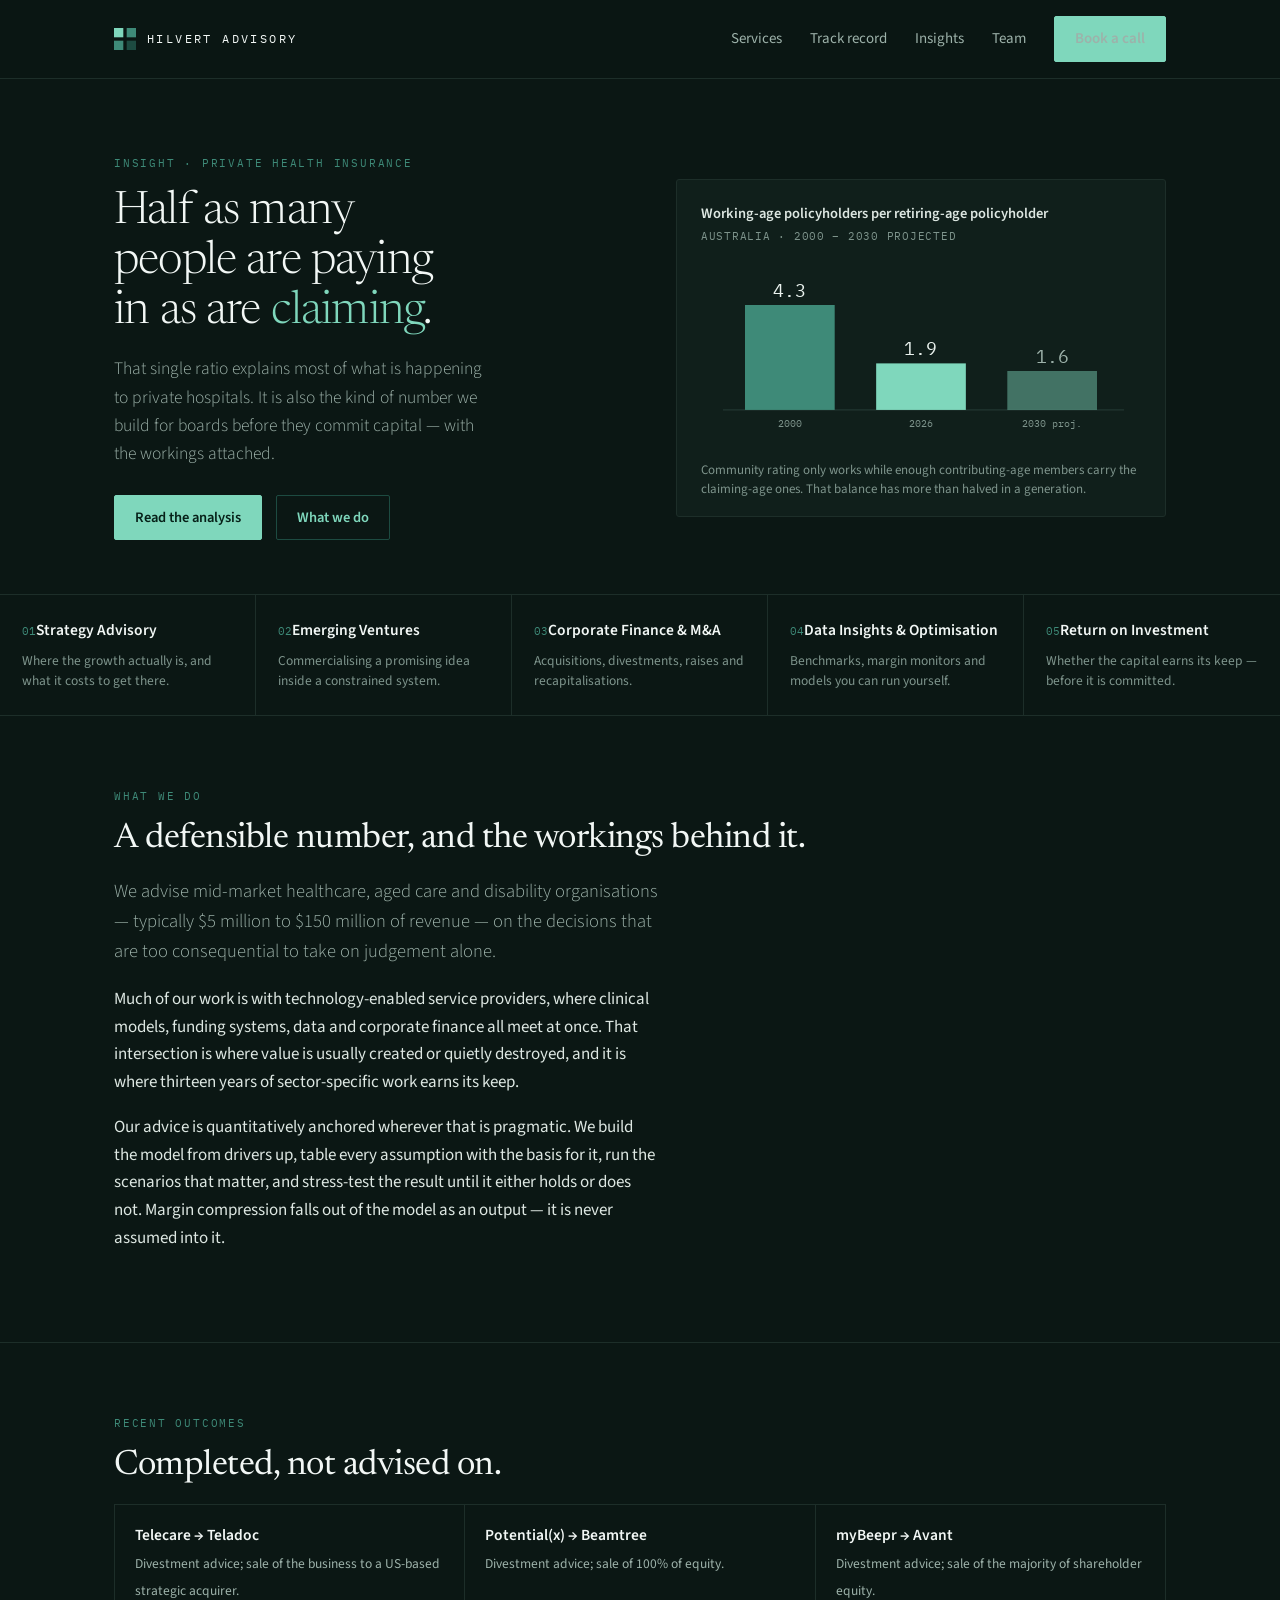
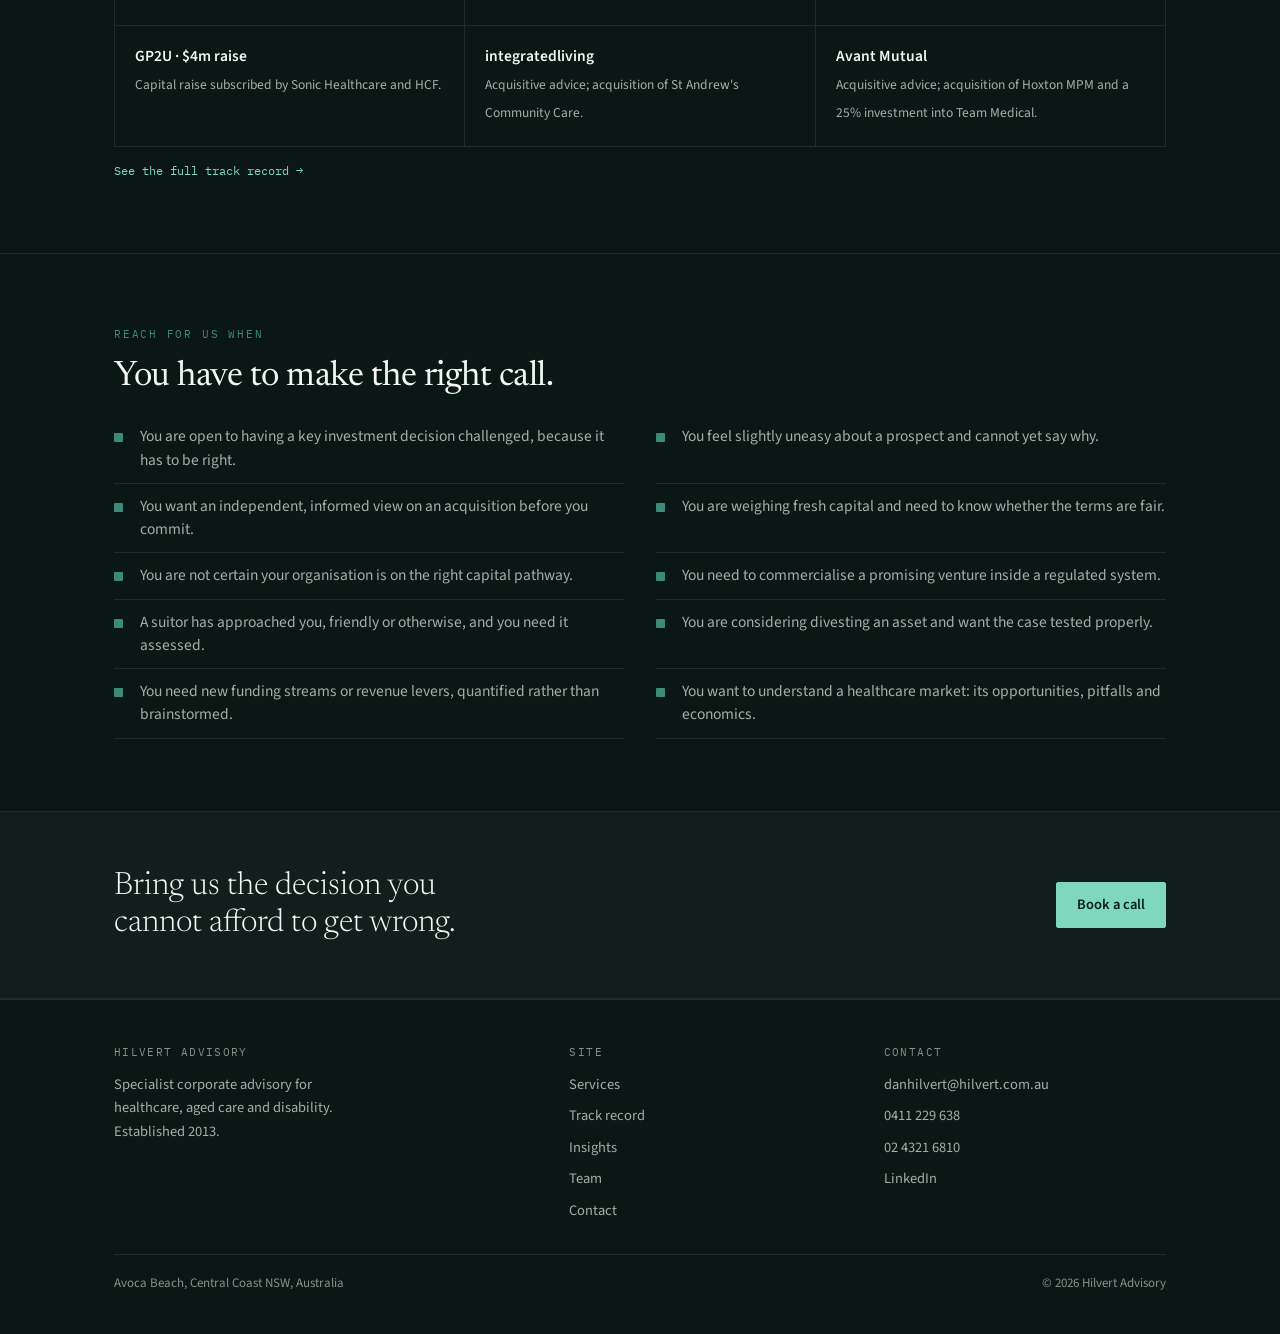
==== index.html @ cb490463 "Rebuild hilvert.com.au as a static site Replaces the 2017-era Umbraco site. Seven pages, no build st" ====
<!DOCTYPE html>
<html lang="en-AU">
<head>
<meta charset="utf-8">
<meta name="viewport" content="width=device-width, initial-scale=1">
<title>Hilvert Advisory — corporate advisory for healthcare, aged care and disability</title>
<meta name="description" content="Specialist corporate advisory for Australian healthcare, aged care and disability organisations. Acquisitions, divestments, capital raises and the financial models a board can defend.">
<link rel="canonical" href="https://www.hilvert.com.au/">
<meta property="og:type" content="website">
<meta property="og:site_name" content="Hilvert Advisory">
<meta property="og:url" content="https://www.hilvert.com.au/">
<meta property="og:title" content="Hilvert Advisory — corporate advisory for healthcare">
<meta property="og:description" content="We build the model your board can defend. Acquisitions, divestments and capital for healthcare, aged care and disability organisations.">
<meta property="og:image" content="https://www.hilvert.com.au/assets/og.png">
<meta property="og:image:width" content="1200">
<meta property="og:image:height" content="630">
<meta name="twitter:card" content="summary_large_image">
<link rel="icon" href="/assets/favicon.svg" type="image/svg+xml">
<link rel="preconnect" href="https://fonts.gstatic.com" crossorigin>
<link rel="stylesheet" href="https://fonts.googleapis.com/css2?family=Newsreader:opsz,wght@6..72,300;6..72,400;6..72,500&family=Source+Sans+3:wght@300;400;600;700&family=IBM+Plex+Mono:wght@400;500&display=swap">
<link rel="stylesheet" href="/assets/site.css">
<script type="application/ld+json">
{"@context":"https://schema.org","@type":"ProfessionalService","@id":"https://www.hilvert.com.au/#firm",
"name":"Hilvert Advisory","description":"Specialist corporate advisory for healthcare, aged care and disability organisations in Australia.",
"url":"https://www.hilvert.com.au/","foundingDate":"2013","telephone":"+61411229638","email":"danhilvert@hilvert.com.au",
"address":{"@type":"PostalAddress","addressLocality":"Avoca Beach","addressRegion":"NSW","addressCountry":"AU"},
"areaServed":{"@type":"Country","name":"Australia"},
"founder":{"@type":"Person","name":"Dan Hilvert","jobTitle":"Principal","sameAs":"https://www.linkedin.com/in/danhilvert/"},
"knowsAbout":["Healthcare mergers and acquisitions","Aged care","Disability services","Private health insurance","Telehealth","Financial modelling","Capital raising"]}
</script>
<!-- Analytics: replace G-XXXXXXX with the GA4 measurement ID, then uncomment.
<script async src="https://www.googletagmanager.com/gtag/js?id=G-XXXXXXX"></script>
<script>window.dataLayer=window.dataLayer||[];function gtag(){dataLayer.push(arguments)}gtag('js',new Date());gtag('config','G-XXXXXXX');</script>
-->
</head>
<body>
<a class="skip" href="#main">Skip to content</a>

<header class="site-head">
  <div class="wrap">
    <a class="brand" href="/">
      <svg width="22" height="22" viewBox="0 0 26 26" aria-hidden="true" focusable="false">
        <rect x="0" y="0" width="11" height="11" fill="#7FD7BC"></rect><rect x="15" y="0" width="11" height="11" fill="#3E8A78"></rect>
        <rect x="0" y="15" width="11" height="11" fill="#3E8A78"></rect><rect x="15" y="15" width="11" height="11" fill="#1D4B41"></rect>
      </svg>
      Hilvert Advisory
    </a>
    <button class="navtoggle" aria-expanded="false" aria-controls="nav">Menu</button>
    <nav class="nav" id="nav" aria-label="Main">
      <a href="/services.html">Services</a>
      <a href="/track-record.html">Track record</a>
      <a href="/insights/">Insights</a>
      <a href="/team.html">Team</a>
      <a class="btn" href="/contact.html">Book a call</a>
    </nav>
  </div>
</header>

<main id="main">

<section class="hero">
  <div class="wrap grid">
    <div>
      <p class="tag">Insight · Private health insurance</p>
      <h1>Half as many people are paying in as are <em>claiming</em>.</h1>
      <p class="lede">That single ratio explains most of what is happening to private hospitals. It is also the kind of number we build for boards before they commit capital — with the workings attached.</p>
      <div class="cta-row">
        <a class="btn" href="/insights/private-health-insurance-age-ratio/">Read the analysis</a>
        <a class="btn btn--ghost" href="/services.html">What we do</a>
      </div>
    </div>

    <figure class="card">
      <h3>Working-age policyholders per retiring-age policyholder</h3>
      <p class="sub">Australia · 2000 – 2030 projected</p>
      <svg viewBox="0 0 520 210" width="100%" role="img" aria-labelledby="chart-title chart-desc">
        <title id="chart-title">Falling ratio of working-age to retiring-age private health insurance policyholders</title>
        <desc id="chart-desc">The ratio falls from 4.3 in 2000, to 1.9 in 2026, to a projected 1.6 in 2030.</desc>
        <line x1="26" y1="176" x2="500" y2="176" stroke="#2A423B" stroke-width="1"></line>
        <rect x="52"  y="52"  width="106" height="124" fill="#3E8A78"></rect>
        <rect x="207" y="121" width="106" height="55"  fill="#7FD7BC"></rect>
        <rect x="362" y="130" width="106" height="46"  fill="#7FD7BC" opacity="0.45"></rect>
        <text x="105" y="42"  fill="#EAF2EE" font-family="IBM Plex Mono, monospace" font-size="21" text-anchor="middle">4.3</text>
        <text x="260" y="111" fill="#EAF2EE" font-family="IBM Plex Mono, monospace" font-size="21" text-anchor="middle">1.9</text>
        <text x="415" y="120" fill="#9DB2AA" font-family="IBM Plex Mono, monospace" font-size="21" text-anchor="middle">1.6</text>
        <text x="105" y="196" fill="#7E948C" font-family="IBM Plex Mono, monospace" font-size="12" text-anchor="middle">2000</text>
        <text x="260" y="196" fill="#7E948C" font-family="IBM Plex Mono, monospace" font-size="12" text-anchor="middle">2026</text>
        <text x="415" y="196" fill="#7E948C" font-family="IBM Plex Mono, monospace" font-size="12" text-anchor="middle">2030 proj.</text>
      </svg>
      <figcaption>Community rating only works while enough contributing-age members carry the claiming-age ones. That balance has more than halved in a generation.</figcaption>
    </figure>
  </div>
</section>

<nav class="strip" aria-label="Services">
  <a href="/services.html#strategy"><span class="n">01</span><span class="t">Strategy Advisory</span><p>Where the growth actually is, and what it costs to get there.</p></a>
  <a href="/services.html#ventures"><span class="n">02</span><span class="t">Emerging Ventures</span><p>Commercialising a promising idea inside a constrained system.</p></a>
  <a href="/services.html#corporate-finance"><span class="n">03</span><span class="t">Corporate Finance &amp; M&amp;A</span><p>Acquisitions, divestments, raises and recapitalisations.</p></a>
  <a href="/services.html#data"><span class="n">04</span><span class="t">Data Insights &amp; Optimisation</span><p>Benchmarks, margin monitors and models you can run yourself.</p></a>
  <a href="/services.html#roi"><span class="n">05</span><span class="t">Return on Investment</span><p>Whether the capital earns its keep — before it is committed.</p></a>
</nav>

<section class="section">
  <div class="wrap">
    <p class="tag">What we do</p>
    <h2>A defensible number, and the workings behind it.</h2>
    <div class="prose">
      <p class="lead">We advise mid-market healthcare, aged care and disability organisations — typically $5&nbsp;million to $150&nbsp;million of revenue — on the decisions that are too consequential to take on judgement alone.</p>
      <p>Much of our work is with technology-enabled service providers, where clinical models, funding systems, data and corporate finance all meet at once. That intersection is where value is usually created or quietly destroyed, and it is where thirteen years of sector-specific work earns its keep.</p>
      <p>Our advice is quantitatively anchored wherever that is pragmatic. We build the model from drivers up, table every assumption with the basis for it, run the scenarios that matter, and stress-test the result until it either holds or does not. Margin compression falls out of the model as an output — it is never assumed into it.</p>
    </div>
  </div>
</section>

<section class="section section--rule">
  <div class="wrap">
    <p class="tag">Recent outcomes</p>
    <h2>Completed, not advised on.</h2>
    <div class="deals">
      <div><b>Telecare → Teladoc</b><span>Divestment advice; sale of the business to a US-based strategic acquirer.</span></div>
      <div><b>Potential(x) → Beamtree</b><span>Divestment advice; sale of 100% of equity.</span></div>
      <div><b>myBeepr → Avant</b><span>Divestment advice; sale of the majority of shareholder equity.</span></div>
      <div><b>GP2U · $4m raise</b><span>Capital raise subscribed by Sonic Healthcare and HCF.</span></div>
      <div><b>integratedliving</b><span>Acquisitive advice; acquisition of St Andrew's Community Care.</span></div>
      <div><b>Avant Mutual</b><span>Acquisitive advice; acquisition of Hoxton MPM and a 25% investment into Team&nbsp;Medical.</span></div>
    </div>
    <p class="count"><a href="/track-record.html">See the full track record →</a></p>
  </div>
</section>

<section class="section section--rule">
  <div class="wrap">
    <p class="tag">Reach for us when</p>
    <h2>You have to make the right call.</h2>
    <ul class="checks">
      <li>You are open to having a key investment decision challenged, because it has to be right.</li>
      <li>You feel slightly uneasy about a prospect and cannot yet say why.</li>
      <li>You want an independent, informed view on an acquisition before you commit.</li>
      <li>You are weighing fresh capital and need to know whether the terms are fair.</li>
      <li>You are not certain your organisation is on the right capital pathway.</li>
      <li>You need to commercialise a promising venture inside a regulated system.</li>
      <li>A suitor has approached you, friendly or otherwise, and you need it assessed.</li>
      <li>You are considering divesting an asset and want the case tested properly.</li>
      <li>You need new funding streams or revenue levers, quantified rather than brainstormed.</li>
      <li>You want to understand a healthcare market: its opportunities, pitfalls and economics.</li>
    </ul>
  </div>
</section>

<section class="band">
  <div class="wrap">
    <h2>Bring us the decision you cannot afford to get wrong.</h2>
    <a class="btn" href="/contact.html">Book a call</a>
  </div>
</section>

</main>

<footer class="site-foot">
  <div class="wrap">
    <div class="cols">
      <div>
        <h4>Hilvert Advisory</h4>
        <p style="color:var(--text-2);max-width:34ch;margin:0">Specialist corporate advisory for healthcare, aged care and disability. Established 2013.</p>
      </div>
      <div>
        <h4>Site</h4>
        <ul>
          <li><a href="/services.html">Services</a></li>
          <li><a href="/track-record.html">Track record</a></li>
          <li><a href="/insights/">Insights</a></li>
          <li><a href="/team.html">Team</a></li>
          <li><a href="/contact.html">Contact</a></li>
        </ul>
      </div>
      <div>
        <h4>Contact</h4>
        <ul>
          <li><a href="mailto:danhilvert@hilvert.com.au">danhilvert@hilvert.com.au</a></li>
          <li><a href="tel:+61411229638">0411 229 638</a></li>
          <li><a href="tel:+61243216810">02 4321 6810</a></li>
          <li><a href="https://www.linkedin.com/in/danhilvert/" rel="noopener">LinkedIn</a></li>
        </ul>
      </div>
    </div>
    <div class="fine">
      <span>Avoca Beach, Central Coast NSW, Australia</span>
      <span>© 2026 Hilvert Advisory</span>
    </div>
  </div>
</footer>

<script src="/assets/site.js" defer></script>
</body>
</html>
---- assets/site.css ----
/* Hilvert Advisory — Direction A, "The Analyst's Ledger"
   Single committed visual world: dark, quantitative, editorial. */

:root{
  --bg:#0B1714;
  --bg-2:#101F1B;
  --bg-3:#162923;
  --line:#1D2E29;
  --line-2:#2A423B;
  --text:#DDE7E2;
  --text-2:#9DB2AA;
  --text-3:#7E948C;
  --head:#F2F7F5;
  --accent:#7FD7BC;
  --accent-2:#3E8A78;
  --accent-deep:#1D4B41;
  --warn:#E0B25C;
  --serif:Newsreader,Georgia,"Times New Roman",serif;
  --sans:"Source Sans 3","Source Sans Pro",-apple-system,BlinkMacSystemFont,"Segoe UI",Helvetica,Arial,sans-serif;
  --mono:"IBM Plex Mono",ui-monospace,SFMono-Regular,Menlo,Consolas,monospace;
  --pad:clamp(20px,5vw,64px);
  --maxw:1180px;
  color-scheme:dark;
}

*,*::before,*::after{box-sizing:border-box}
html{-webkit-text-size-adjust:100%}
body{
  margin:0;background:var(--bg);color:var(--text);
  font-family:var(--sans);font-size:17px;line-height:1.62;
  -webkit-font-smoothing:antialiased;text-rendering:optimizeLegibility;
}
img{max-width:100%;height:auto;display:block}
a{color:var(--accent);text-decoration:none}
a:hover{text-decoration:underline;text-underline-offset:3px}
a:focus-visible,button:focus-visible,input:focus-visible,textarea:focus-visible,select:focus-visible{
  outline:2px solid var(--accent);outline-offset:3px;border-radius:2px}
h1,h2,h3,h4{color:var(--head);text-wrap:balance}
p{margin:0 0 1.05em}
hr{border:0;border-top:1px solid var(--line);margin:0}

.wrap{max-width:var(--maxw);margin:0 auto;padding-left:var(--pad);padding-right:var(--pad)}
.prose{max-width:68ch}
.mono{font-family:var(--mono)}
.tag{font-family:var(--mono);font-size:10.5px;letter-spacing:.17em;text-transform:uppercase;color:var(--accent-2)}
.tag--light{color:var(--text-3)}
.skip{position:absolute;left:-9999px;top:0;background:var(--accent);color:#062018;padding:10px 16px;z-index:99}
.skip:focus{left:8px;top:8px}

/* ---------- header ---------- */
.site-head{position:sticky;top:0;z-index:50;background:rgba(11,23,20,.92);
  backdrop-filter:saturate(140%) blur(8px);border-bottom:1px solid var(--line)}
.site-head .wrap{display:flex;align-items:center;justify-content:space-between;gap:20px;
  padding-top:16px;padding-bottom:16px}
.brand{display:flex;align-items:center;gap:11px;font-family:var(--mono);font-size:12px;
  letter-spacing:.2em;text-transform:uppercase;color:var(--head)}
.brand:hover{text-decoration:none;color:var(--accent)}
.brand svg{flex:none}
.nav{display:flex;align-items:center;gap:28px}
.nav a{color:var(--text-2);font-size:15px}
.nav a:hover,.nav a[aria-current="page"]{color:var(--head);text-decoration:none}
.nav a[aria-current="page"]{box-shadow:0 2px 0 var(--accent-2)}
.btn{display:inline-block;background:var(--accent);color:#062018;font-weight:600;font-size:14.5px;
  padding:10px 20px;border-radius:2px;border:1px solid var(--accent)}
.btn:hover{background:#96e2ca;text-decoration:none}
.btn--ghost{background:transparent;color:var(--accent);border-color:var(--accent-deep)}
.btn--ghost:hover{background:rgba(127,215,188,.08);color:var(--accent)}
.navtoggle{display:none;background:none;border:1px solid var(--line-2);color:var(--text);
  font-family:var(--mono);font-size:11px;letter-spacing:.1em;text-transform:uppercase;padding:8px 12px;
  border-radius:2px;cursor:pointer}

@media (max-width:900px){
  .navtoggle{display:block}
  .nav{position:absolute;left:0;right:0;top:100%;flex-direction:column;align-items:stretch;gap:0;
    background:var(--bg-2);border-bottom:1px solid var(--line);padding:6px 0}
  .nav[hidden]{display:none}
  .nav a{padding:13px var(--pad);border-top:1px solid var(--line)}
  .nav .btn{margin:12px var(--pad);text-align:center}
}

/* ---------- hero ---------- */
.hero{padding:clamp(44px,7vw,76px) 0 clamp(36px,5vw,54px)}
.hero .grid{display:grid;grid-template-columns:1.02fr .98fr;gap:clamp(28px,5vw,52px);align-items:center}
.hero h1{font-family:var(--serif);font-weight:300;font-size:clamp(33px,5.2vw,46px);line-height:1.08;
  letter-spacing:-.018em;margin:16px 0 18px;max-width:16ch}
.hero h1 em{font-style:normal;color:var(--accent)}
.hero .lede{font-size:17.5px;line-height:1.62;color:var(--text-2);max-width:46ch;margin:0 0 26px;font-weight:300}
.hero .cta-row{display:flex;flex-wrap:wrap;gap:14px;align-items:center}
@media (max-width:860px){.hero .grid{grid-template-columns:1fr}}

/* ---------- chart card ---------- */
.card{background:var(--bg-2);border:1px solid var(--line);border-radius:3px;padding:22px 24px 16px}
.card h3{font-size:14.5px;font-weight:600;margin:0 0 3px;color:var(--text)}
.card .sub{font-family:var(--mono);font-size:10.5px;color:var(--text-3);letter-spacing:.07em;
  text-transform:uppercase;margin:0 0 16px}
.card figcaption{font-size:13px;color:var(--text-3);margin-top:12px;line-height:1.5}
figure{margin:0}

/* ---------- service strip ---------- */
.strip{display:grid;grid-template-columns:repeat(5,1fr);border-top:1px solid var(--line);
  border-bottom:1px solid var(--line)}
.strip > *{padding:22px 22px 24px;border-right:1px solid var(--line);color:inherit}
.strip > *:last-child{border-right:0}
.strip a:hover{background:var(--bg-2);text-decoration:none}
.strip .n{font-family:var(--mono);font-size:11px;color:var(--accent-2);margin-bottom:8px}
.strip .t{font-size:15.5px;color:var(--head);line-height:1.32;font-weight:600}
.strip p{margin:6px 0 0;font-size:13.5px;color:var(--text-3);line-height:1.5}
@media (max-width:980px){.strip{grid-template-columns:repeat(2,1fr)}
  .strip > *{border-bottom:1px solid var(--line)}
  .strip > *:nth-child(2n){border-right:0}}
@media (max-width:560px){.strip{grid-template-columns:1fr}.strip > *{border-right:0}}

/* ---------- generic section ---------- */
.section{padding:clamp(44px,6vw,72px) 0}
.section--rule{border-top:1px solid var(--line)}
.section > .wrap > .tag{display:block;margin-bottom:14px}
.section h2{font-family:var(--serif);font-weight:400;font-size:clamp(26px,3.6vw,35px);line-height:1.14;
  letter-spacing:-.014em;margin:0 0 18px}
.section h3{font-family:var(--sans);font-weight:600;font-size:17px;margin:32px 0 8px}
.lead{font-size:18.5px;color:var(--text-2);font-weight:300;max-width:62ch}

/* ---------- deal grid ---------- */
.deals{display:grid;grid-template-columns:repeat(3,1fr);gap:1px;background:var(--line);
  border:1px solid var(--line)}
.deals > div{background:var(--bg);padding:18px 20px 20px}
.deals b{display:block;font-size:15.5px;color:var(--head);font-weight:600;margin-bottom:2px}
.deals span{font-size:13.5px;color:var(--text-2);line-height:1.5}
@media (max-width:820px){.deals{grid-template-columns:1fr}}

/* ---------- stat row ---------- */
.stats{display:grid;grid-template-columns:repeat(auto-fit,minmax(150px,1fr));gap:1px;
  background:var(--line);border:1px solid var(--line)}
.stats > div{background:var(--bg);padding:20px 22px 22px}
.stats b{display:block;font-family:var(--mono);font-size:28px;font-weight:500;letter-spacing:-.02em;
  color:var(--head);font-variant-numeric:tabular-nums;line-height:1}
.stats span{display:block;font-size:13.5px;color:var(--text-2);margin-top:7px;line-height:1.4}

/* ---------- track record table ---------- */
.filters{display:flex;flex-wrap:wrap;gap:8px;margin:0 0 20px}
.filters button{font-family:var(--mono);font-size:10.5px;letter-spacing:.08em;text-transform:uppercase;
  background:transparent;border:1px solid var(--line-2);color:var(--text-2);padding:6px 11px;
  border-radius:2px;cursor:pointer}
.filters button:hover{border-color:var(--accent-deep);color:var(--text)}
.filters button[aria-pressed="true"]{background:var(--accent);border-color:var(--accent);color:#062018;font-weight:500}
.scroller{overflow-x:auto;border:1px solid var(--line)}
table.record{border-collapse:collapse;width:100%;min-width:680px;font-size:15px}
table.record th{font-family:var(--mono);font-size:10px;letter-spacing:.11em;text-transform:uppercase;
  color:var(--text-3);font-weight:400;text-align:left;padding:11px 18px;background:var(--bg-2);
  border-bottom:1px solid var(--line-2)}
table.record td{padding:12px 18px;border-bottom:1px solid var(--line);vertical-align:top}
table.record tr:last-child td{border-bottom:0}
table.record td:first-child{color:var(--head);font-weight:600;white-space:nowrap}
table.record .sec{font-family:var(--mono);font-size:11px;color:var(--text-3);text-transform:uppercase;
  letter-spacing:.05em;white-space:nowrap}
table.record .out{color:var(--accent)}
.count{font-family:var(--mono);font-size:12px;color:var(--text-3);margin:14px 0 0}

/* ---------- insight cards ---------- */
.posts{display:grid;grid-template-columns:repeat(auto-fit,minmax(280px,1fr));gap:1px;
  background:var(--line);border:1px solid var(--line)}
.posts article{background:var(--bg);padding:24px 24px 26px;display:flex;flex-direction:column;gap:9px}
.posts .meta{font-family:var(--mono);font-size:10.5px;letter-spacing:.1em;text-transform:uppercase;color:var(--text-3)}
.posts h3{font-family:var(--serif);font-weight:400;font-size:22px;line-height:1.2;margin:0;letter-spacing:-.01em}
.posts h3 a{color:var(--head)}
.posts h3 a:hover{color:var(--accent);text-decoration:none}
.posts p{margin:0;font-size:15px;color:var(--text-2);line-height:1.55}
.posts .more{margin-top:auto;padding-top:6px;font-family:var(--mono);font-size:11.5px;letter-spacing:.06em}

/* ---------- article ---------- */
.article{padding:clamp(40px,6vw,64px) 0 20px}
.article h1{font-family:var(--serif);font-weight:300;font-size:clamp(31px,4.8vw,44px);line-height:1.1;
  letter-spacing:-.018em;margin:14px 0 18px;max-width:20ch}
.article .byline{font-family:var(--mono);font-size:12px;color:var(--text-3);display:flex;flex-wrap:wrap;gap:6px 20px}
.article .body{max-width:68ch;font-size:18px}
.article .body h2{font-family:var(--serif);font-weight:400;font-size:27px;margin:38px 0 12px;letter-spacing:-.01em}
.article .body ul{padding-left:1.15em;color:var(--text-2)}
.article .body li{margin-bottom:.5em}
.article .body strong{color:var(--head)}
.pullquote{border-left:2px solid var(--accent-deep);padding:4px 0 4px 22px;margin:30px 0;
  font-family:var(--serif);font-size:23px;line-height:1.35;color:var(--head);font-weight:300}

/* ---------- people ---------- */
.people{display:grid;grid-template-columns:repeat(auto-fit,minmax(250px,1fr));gap:28px 32px}
.person{border-top:2px solid var(--accent-deep);padding-top:14px}
.person b{display:block;font-size:17px;color:var(--head);font-weight:600}
.person .role{font-family:var(--mono);font-size:11px;letter-spacing:.08em;text-transform:uppercase;
  color:var(--text-3);margin:3px 0 9px}
.person p{margin:0;font-size:15px;color:var(--text-2);line-height:1.55}

/* ---------- checklist ---------- */
.checks{list-style:none;padding:0;margin:0;display:grid;grid-template-columns:repeat(2,1fr);gap:0 32px}
.checks li{position:relative;padding:11px 0 11px 26px;border-bottom:1px solid var(--line);
  color:var(--text-2);font-size:15.5px;line-height:1.5}
.checks li::before{content:"";position:absolute;left:0;top:19px;width:9px;height:9px;
  background:var(--accent-2);border-radius:1px}
@media (max-width:760px){.checks{grid-template-columns:1fr}}

/* ---------- contact ---------- */
.contact-grid{display:grid;grid-template-columns:1fr 1fr;gap:clamp(28px,5vw,56px);align-items:start}
@media (max-width:820px){.contact-grid{grid-template-columns:1fr}}
form.enquiry{display:flex;flex-direction:column;gap:16px}
form.enquiry label{display:flex;flex-direction:column;gap:6px;font-size:14px;color:var(--text-2)}
form.enquiry .req{color:var(--accent-2)}
form.enquiry input,form.enquiry textarea,form.enquiry select{
  background:var(--bg-2);border:1px solid var(--line-2);color:var(--text);font:inherit;font-size:16px;
  padding:11px 13px;border-radius:2px;width:100%}
form.enquiry textarea{min-height:130px;resize:vertical}
form.enquiry .hp{position:absolute;left:-9999px}
.dl{display:grid;grid-template-columns:auto 1fr;gap:10px 20px;font-size:16px;margin:0}
.dl dt{font-family:var(--mono);font-size:10.5px;letter-spacing:.1em;text-transform:uppercase;
  color:var(--text-3);padding-top:5px}
.dl dd{margin:0;color:var(--text)}

/* ---------- CTA band ---------- */
.band{background:var(--bg-2);border-top:1px solid var(--line);border-bottom:1px solid var(--line)}
.band .wrap{padding-top:clamp(38px,5vw,56px);padding-bottom:clamp(38px,5vw,56px);
  display:flex;flex-wrap:wrap;gap:26px;align-items:center;justify-content:space-between}
.band h2{font-family:var(--serif);font-weight:300;font-size:clamp(24px,3.4vw,32px);margin:0;max-width:22ch;
  line-height:1.16}

/* ---------- footer ---------- */
.site-foot{border-top:1px solid var(--line);padding:44px 0 40px;font-size:14.5px;color:var(--text-3)}
.site-foot .cols{display:grid;grid-template-columns:1.5fr 1fr 1fr;gap:32px;margin-bottom:32px}
.site-foot h4{font-family:var(--mono);font-size:10.5px;letter-spacing:.13em;text-transform:uppercase;
  color:var(--text-3);font-weight:400;margin:0 0 12px}
.site-foot ul{list-style:none;margin:0;padding:0;display:flex;flex-direction:column;gap:8px}
.site-foot a{color:var(--text-2)}
.site-foot a:hover{color:var(--accent)}
.site-foot .fine{border-top:1px solid var(--line);padding-top:18px;display:flex;flex-wrap:wrap;
  gap:8px 24px;justify-content:space-between;font-size:13px}
@media (max-width:760px){.site-foot .cols{grid-template-columns:1fr;gap:26px}}

@media (prefers-reduced-motion:reduce){
  *{animation-duration:.01ms!important;animation-iteration-count:1!important;transition-duration:.01ms!important;
    scroll-behavior:auto!important}
}
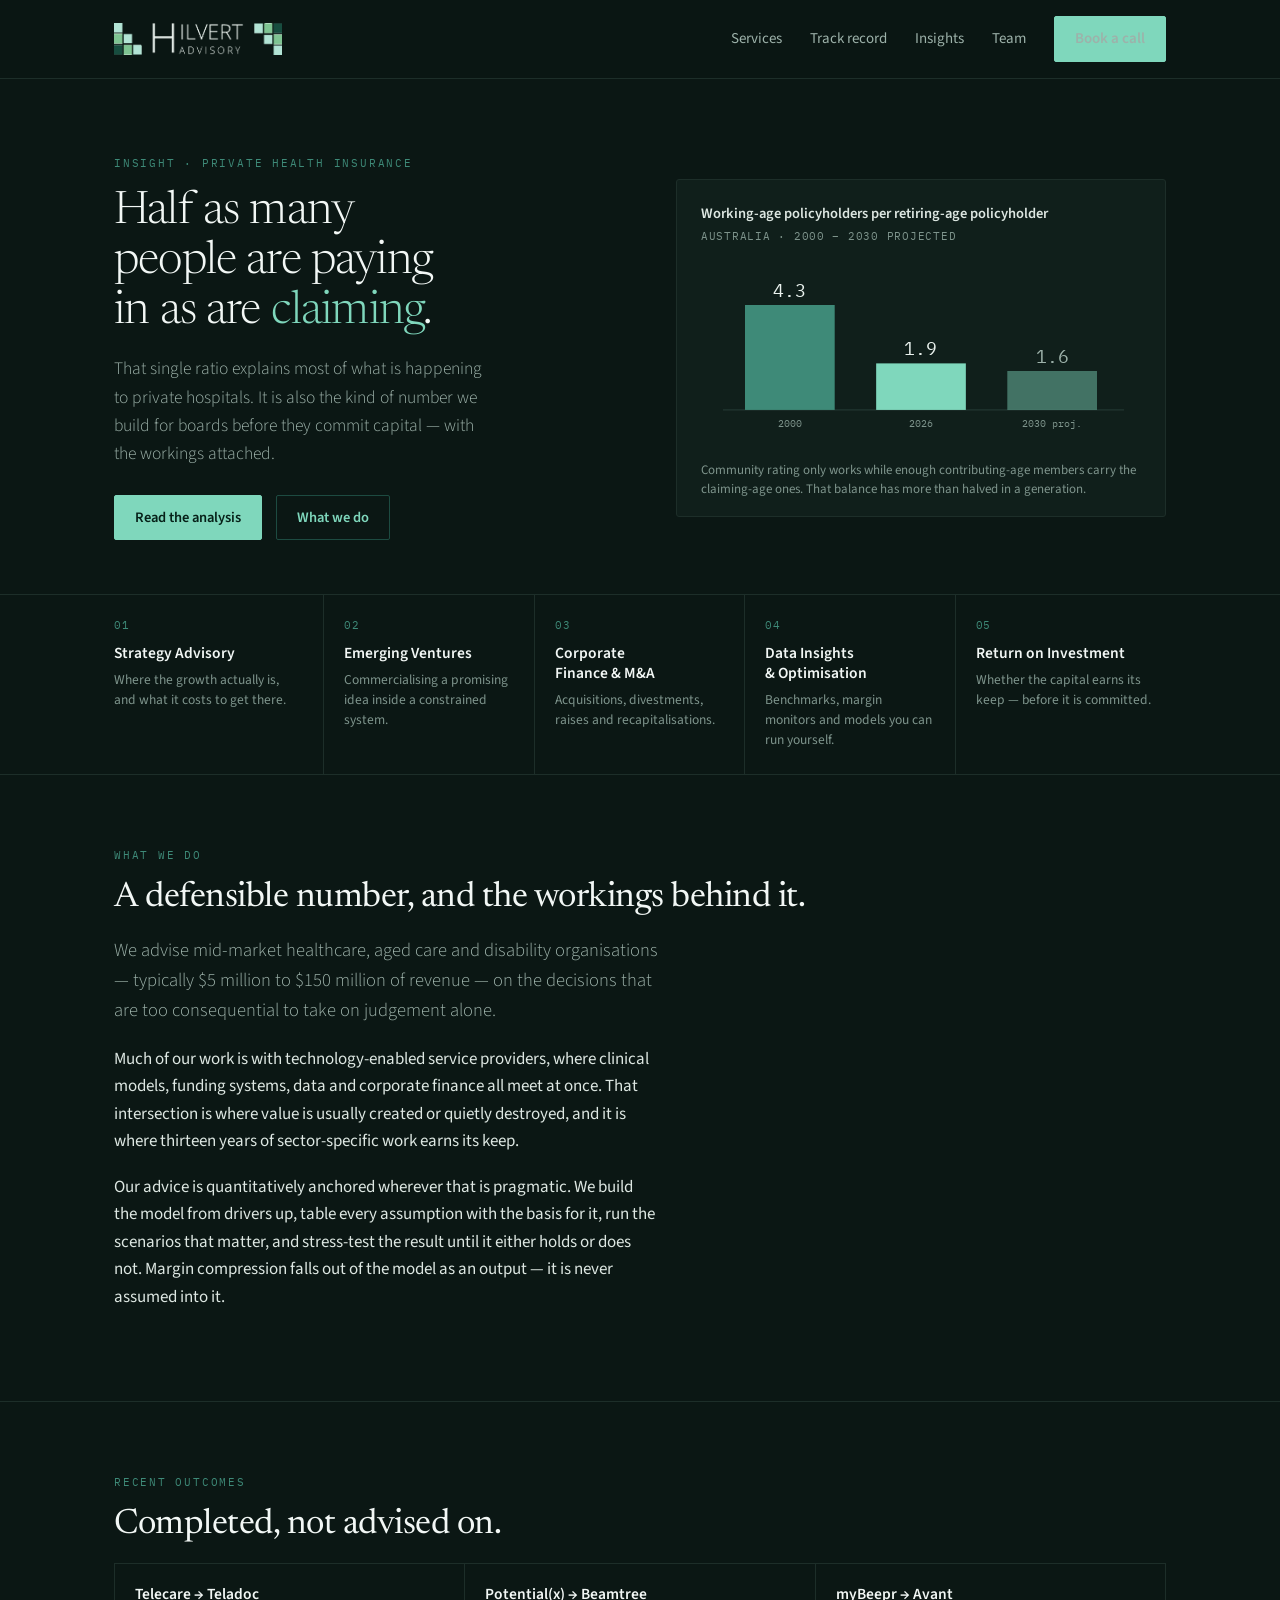
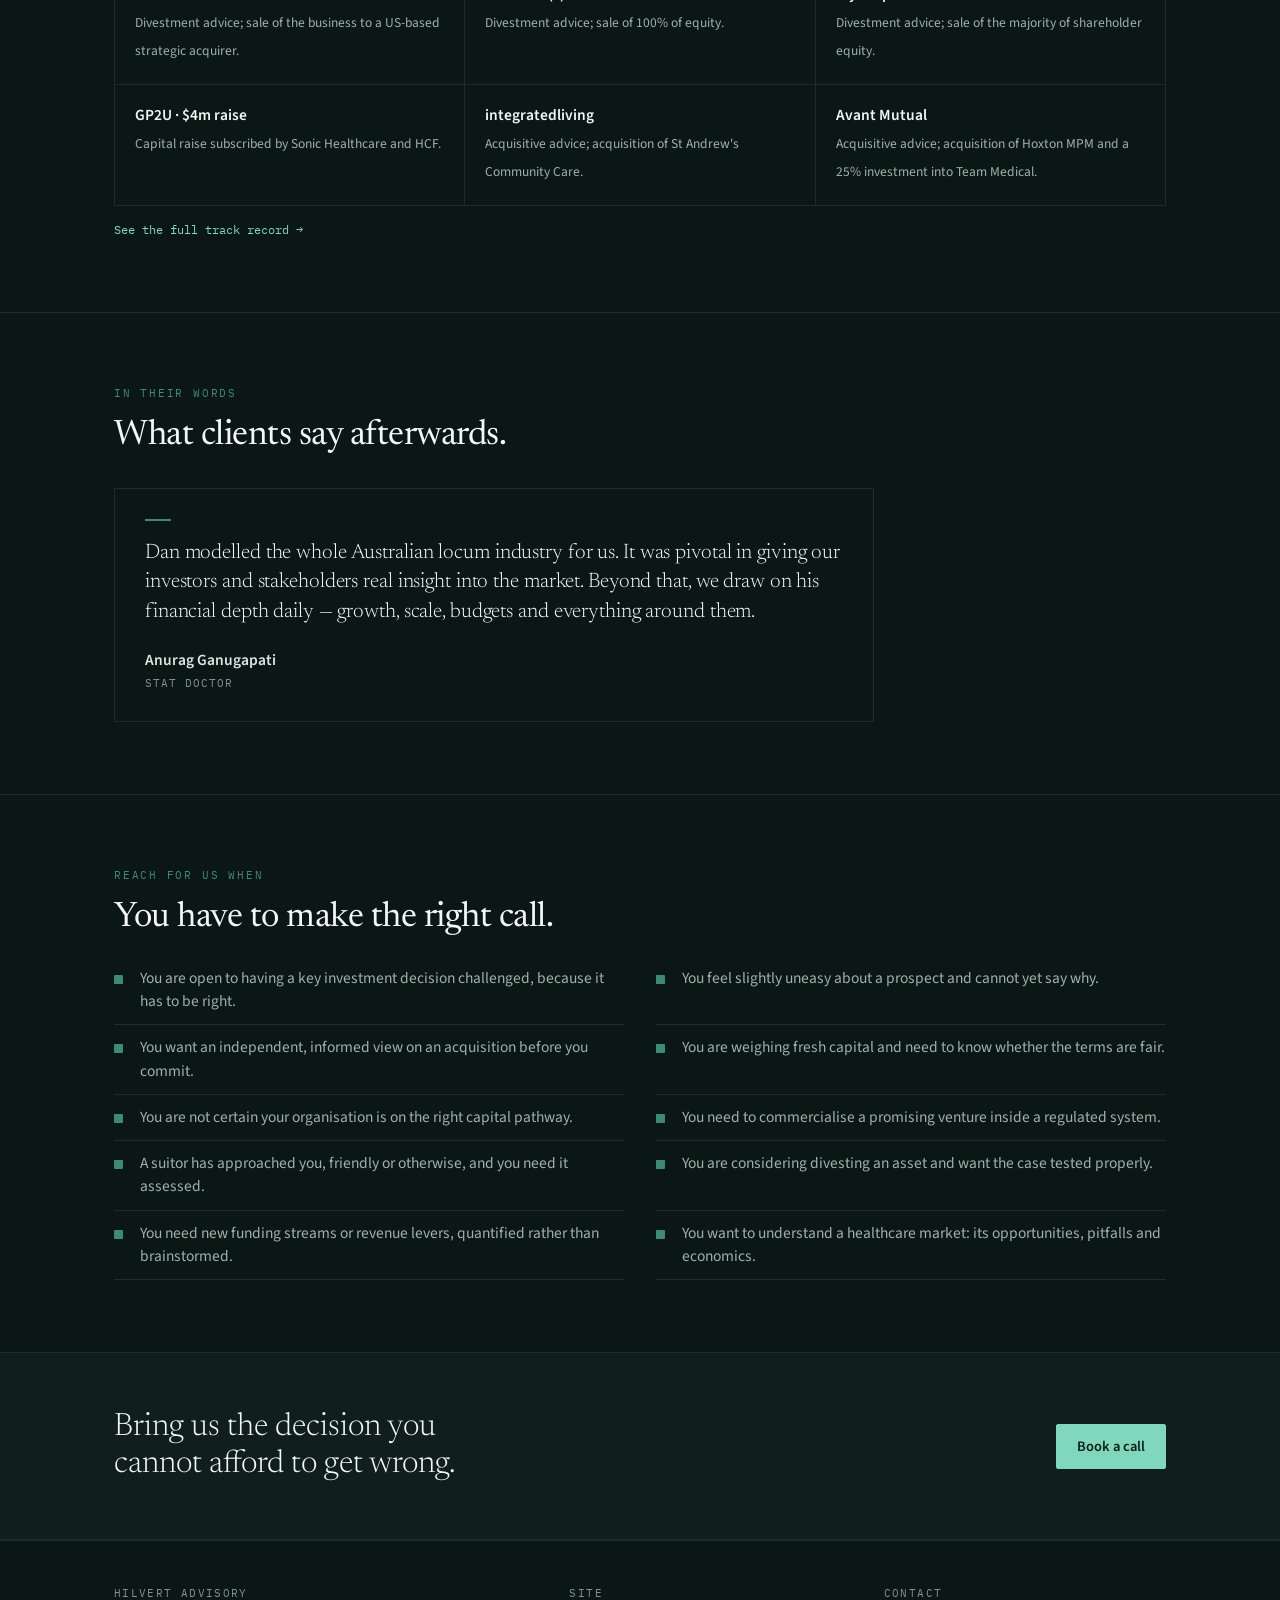
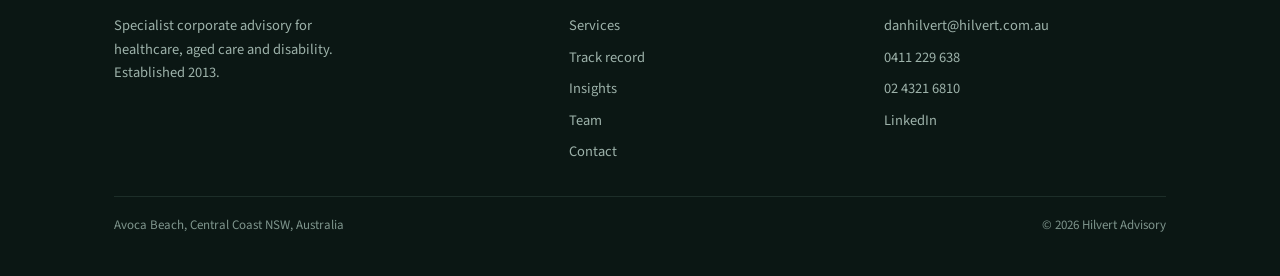
==== commit dabb2468: "Restore the original logo, fix the service strip, add testimonials, make the form deliver Logo: reco" ====
--- a/index.html
+++ b/index.html
@@ -38,12 +38,9 @@
 
 <header class="site-head">
   <div class="wrap">
-    <a class="brand" href="/">
-      <svg width="22" height="22" viewBox="0 0 26 26" aria-hidden="true" focusable="false">
-        <rect x="0" y="0" width="11" height="11" fill="#7FD7BC"></rect><rect x="15" y="0" width="11" height="11" fill="#3E8A78"></rect>
-        <rect x="0" y="15" width="11" height="11" fill="#3E8A78"></rect><rect x="15" y="15" width="11" height="11" fill="#1D4B41"></rect>
-      </svg>
-      Hilvert Advisory
+    <a class="brand" href="/" aria-label="Hilvert Advisory — home">
+      <img src="/assets/images/hilvert-logo-light.png" alt="Hilvert Advisory"
+           width="383" height="73" fetchpriority="high">
     </a>
     <button class="navtoggle" aria-expanded="false" aria-controls="nav">Menu</button>
     <nav class="nav" id="nav" aria-label="Main">
@@ -92,6 +89,7 @@
   </div>
 </section>
 
+<div class="striprow">
 <nav class="strip" aria-label="Services">
   <a href="/services.html#strategy"><span class="n">01</span><span class="t">Strategy Advisory</span><p>Where the growth actually is, and what it costs to get there.</p></a>
   <a href="/services.html#ventures"><span class="n">02</span><span class="t">Emerging Ventures</span><p>Commercialising a promising idea inside a constrained system.</p></a>
@@ -99,6 +97,7 @@
   <a href="/services.html#data"><span class="n">04</span><span class="t">Data Insights &amp; Optimisation</span><p>Benchmarks, margin monitors and models you can run yourself.</p></a>
   <a href="/services.html#roi"><span class="n">05</span><span class="t">Return on Investment</span><p>Whether the capital earns its keep — before it is committed.</p></a>
 </nav>
+</div>
 
 <section class="section">
   <div class="wrap">
@@ -125,6 +124,24 @@
       <div><b>Avant Mutual</b><span>Acquisitive advice; acquisition of Hoxton MPM and a 25% investment into Team&nbsp;Medical.</span></div>
     </div>
     <p class="count"><a href="/track-record.html">See the full track record →</a></p>
+  </div>
+</section>
+
+<section class="section section--rule">
+  <div class="wrap">
+    <p class="tag">In their words</p>
+    <h2>What clients say afterwards.</h2>
+    <div class="quotes quotes--one" style="margin-top:32px">
+      <figure>
+        <blockquote>Dan modelled the whole Australian locum industry for us. It was pivotal in
+        giving our investors and stakeholders real insight into the market. Beyond that, we draw
+        on his financial depth daily — growth, scale, budgets and everything around them.</blockquote>
+        <figcaption>
+          <span class="who">Anurag Ganugapati</span>
+          <span class="where">Stat Doctor</span>
+        </figcaption>
+      </figure>
+    </div>
   </div>
 </section>
 
--- a/assets/site.css
+++ b/assets/site.css
@@ -52,10 +52,9 @@
   backdrop-filter:saturate(140%) blur(8px);border-bottom:1px solid var(--line)}
 .site-head .wrap{display:flex;align-items:center;justify-content:space-between;gap:20px;
   padding-top:16px;padding-bottom:16px}
-.brand{display:flex;align-items:center;gap:11px;font-family:var(--mono);font-size:12px;
-  letter-spacing:.2em;text-transform:uppercase;color:var(--head)}
-.brand:hover{text-decoration:none;color:var(--accent)}
-.brand svg{flex:none}
+.brand{display:flex;align-items:center;flex:none}
+.brand img{display:block;height:32px;width:auto}
+.brand:hover{text-decoration:none;opacity:.85}
 .nav{display:flex;align-items:center;gap:28px}
 .nav a{color:var(--text-2);font-size:15px}
 .nav a:hover,.nav a[aria-current="page"]{color:var(--head);text-decoration:none}
@@ -97,18 +96,31 @@
 figure{margin:0}
 
 /* ---------- service strip ---------- */
-.strip{display:grid;grid-template-columns:repeat(5,1fr);border-top:1px solid var(--line);
-  border-bottom:1px solid var(--line)}
-.strip > *{padding:22px 22px 24px;border-right:1px solid var(--line);color:inherit}
+.striprow{border-top:1px solid var(--line);border-bottom:1px solid var(--line)}
+.strip{display:grid;grid-template-columns:repeat(5,1fr);
+  max-width:var(--maxw);margin:0 auto;padding-left:var(--pad);padding-right:var(--pad)}
+.strip > *{padding:22px 20px 24px;border-right:1px solid var(--line);color:inherit;min-width:0}
+.strip > *:first-child{padding-left:0}
+.strip > *:last-child{padding-right:0}
 .strip > *:last-child{border-right:0}
 .strip a:hover{background:var(--bg-2);text-decoration:none}
-.strip .n{font-family:var(--mono);font-size:11px;color:var(--accent-2);margin-bottom:8px}
-.strip .t{font-size:15.5px;color:var(--head);line-height:1.32;font-weight:600}
+.strip .n{display:block;font-family:var(--mono);font-size:11px;color:var(--accent-2);
+  letter-spacing:.08em;margin-bottom:9px}
+.strip .t{display:block;font-size:15.5px;color:var(--head);line-height:1.28;font-weight:600;
+  text-wrap:balance}
 .strip p{margin:6px 0 0;font-size:13.5px;color:var(--text-3);line-height:1.5}
-@media (max-width:980px){.strip{grid-template-columns:repeat(2,1fr)}
-  .strip > *{border-bottom:1px solid var(--line)}
-  .strip > *:nth-child(2n){border-right:0}}
-@media (max-width:560px){.strip{grid-template-columns:1fr}.strip > *{border-right:0}}
+@media (max-width:980px){
+  .strip{grid-template-columns:repeat(2,1fr)}
+  .strip > *{border-bottom:1px solid var(--line);padding-left:20px;padding-right:20px}
+  .strip > *:first-child,.strip > *:last-child{padding-left:20px;padding-right:20px}
+  .strip > *:nth-child(2n){border-right:0}
+  .strip > *:nth-last-child(-n+1){border-bottom:0}
+}
+@media (max-width:560px){
+  .strip{grid-template-columns:1fr}
+  .strip > *{border-right:0;padding-left:0;padding-right:0}
+  .strip > *:first-child,.strip > *:last-child{padding-left:0;padding-right:0}
+}
 
 /* ---------- generic section ---------- */
 .section{padding:clamp(44px,6vw,72px) 0}
@@ -179,6 +191,25 @@
 .pullquote{border-left:2px solid var(--accent-deep);padding:4px 0 4px 22px;margin:30px 0;
   font-family:var(--serif);font-size:23px;line-height:1.35;color:var(--head);font-weight:300}
 
+/* ---------- testimonials ---------- */
+.quotes{display:grid;grid-template-columns:repeat(auto-fit,minmax(330px,1fr));gap:1px;
+  background:var(--line);border:1px solid var(--line)}
+.quotes--one{max-width:760px}
+.quotes figure{background:var(--bg);margin:0;padding:30px 30px 28px;display:flex;
+  flex-direction:column;gap:20px}
+.quotes blockquote{margin:0;font-family:var(--serif);font-weight:300;font-size:21px;
+  line-height:1.42;color:var(--head);letter-spacing:-.005em}
+.quotes blockquote::before{content:"";display:block;width:26px;height:2px;
+  background:var(--accent-2);margin-bottom:18px}
+.quotes figcaption{margin-top:auto;display:flex;flex-direction:column;gap:2px}
+.quotes .who{font-size:15.5px;color:var(--text);font-weight:600}
+.quotes .where{font-family:var(--mono);font-size:11px;letter-spacing:.09em;
+  text-transform:uppercase;color:var(--text-3)}
+@media (max-width:560px){
+  .quotes figure{padding:24px 22px}
+  .quotes blockquote{font-size:19px}
+}
+
 /* ---------- people ---------- */
 .people{display:grid;grid-template-columns:repeat(auto-fit,minmax(250px,1fr));gap:28px 32px}
 .person{border-top:2px solid var(--accent-deep);padding-top:14px}
@@ -234,3 +265,26 @@
   *{animation-duration:.01ms!important;animation-iteration-count:1!important;transition-duration:.01ms!important;
     scroll-behavior:auto!important}
 }
+
+/* ---------- small screens ---------- */
+@media (max-width:900px){
+  .brand img{height:27px}
+}
+@media (max-width:560px){
+  :root{--pad:20px}
+  body{font-size:16.5px}
+  .brand img{height:24px}
+  .hero{padding-top:34px}
+  .hero .cta-row{gap:10px}
+  .hero .cta-row .btn{flex:1 1 auto;text-align:center}
+  .card{padding:18px 16px 14px}
+  .band .wrap{flex-direction:column;align-items:flex-start;gap:20px}
+  .stats{grid-template-columns:repeat(2,1fr)}
+  .dl{grid-template-columns:1fr;gap:2px 0}
+  .dl dt{padding-top:12px}
+  .filters button{font-size:11px;padding:7px 10px}
+  table.record{font-size:14px}
+  table.record th,table.record td{padding:10px 14px}
+}
+/* Never let anything push the page sideways on a phone */
+html,body{overflow-x:hidden;max-width:100%}
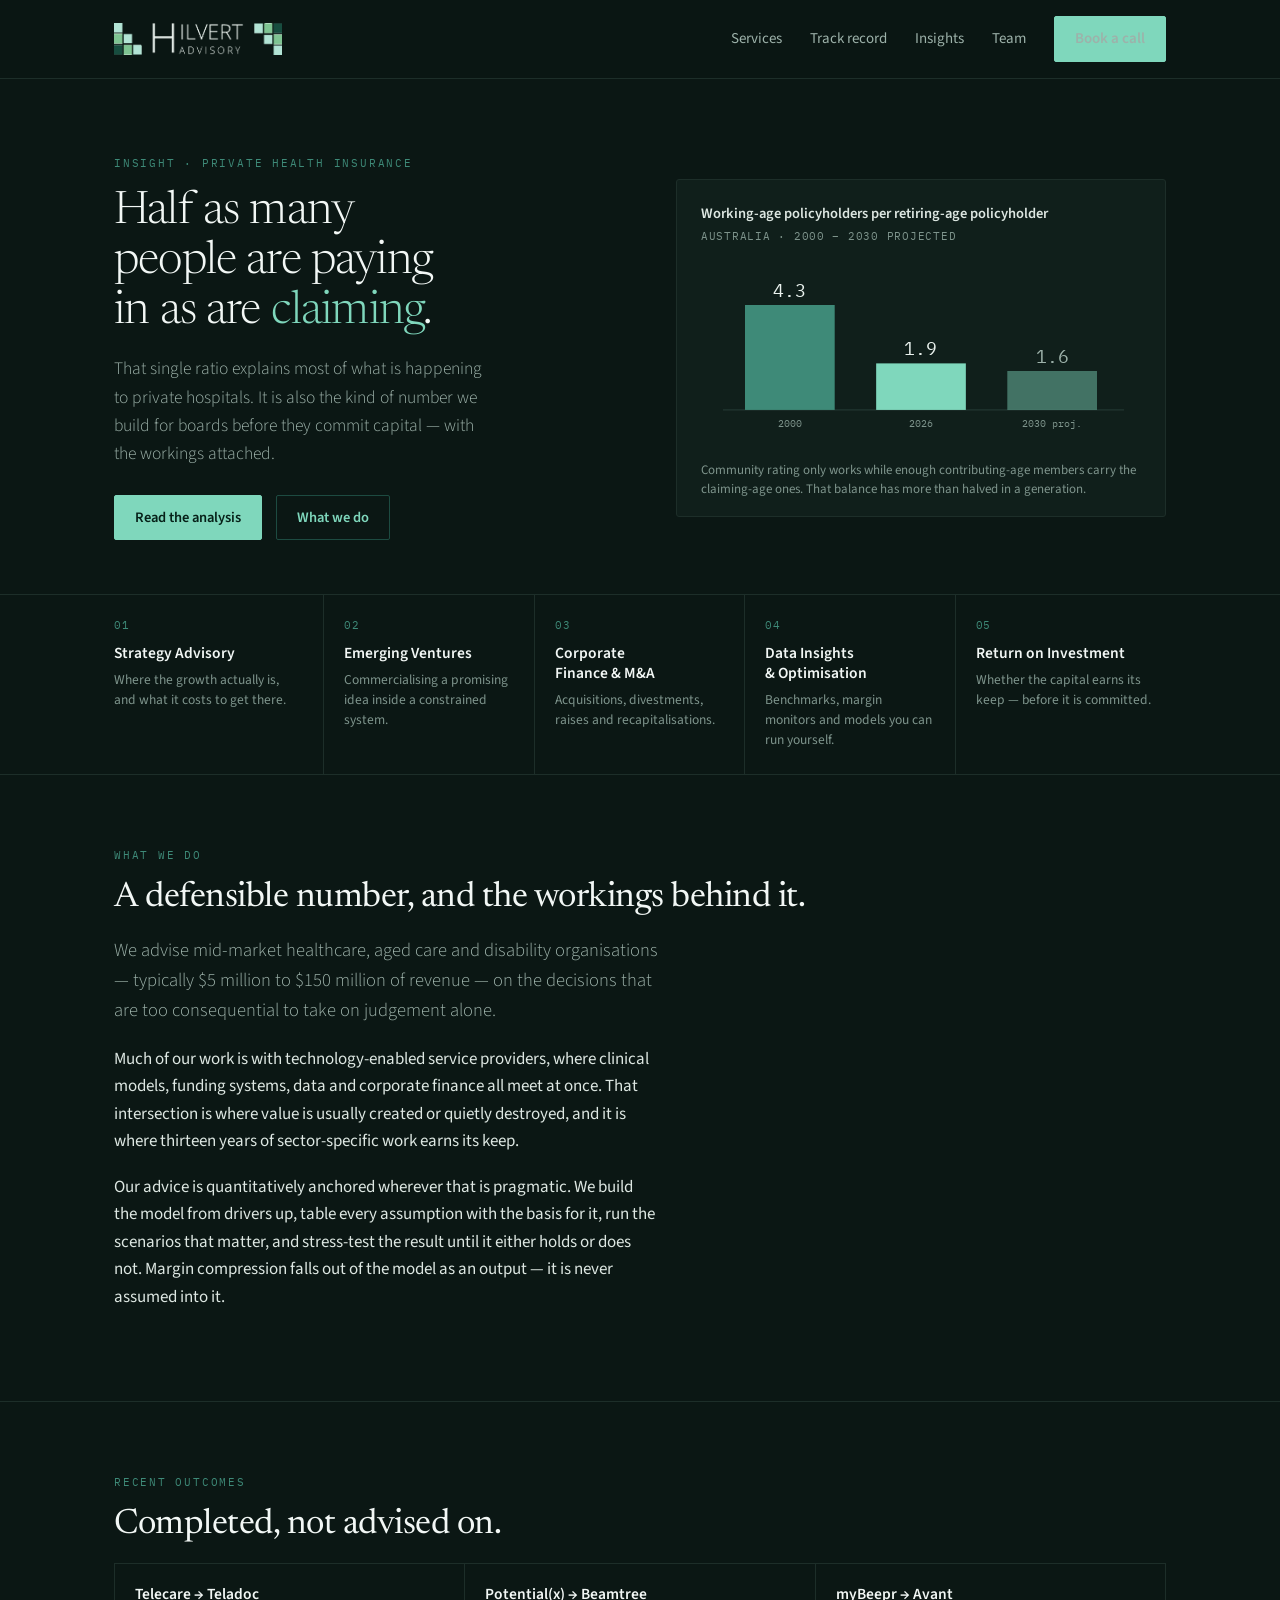
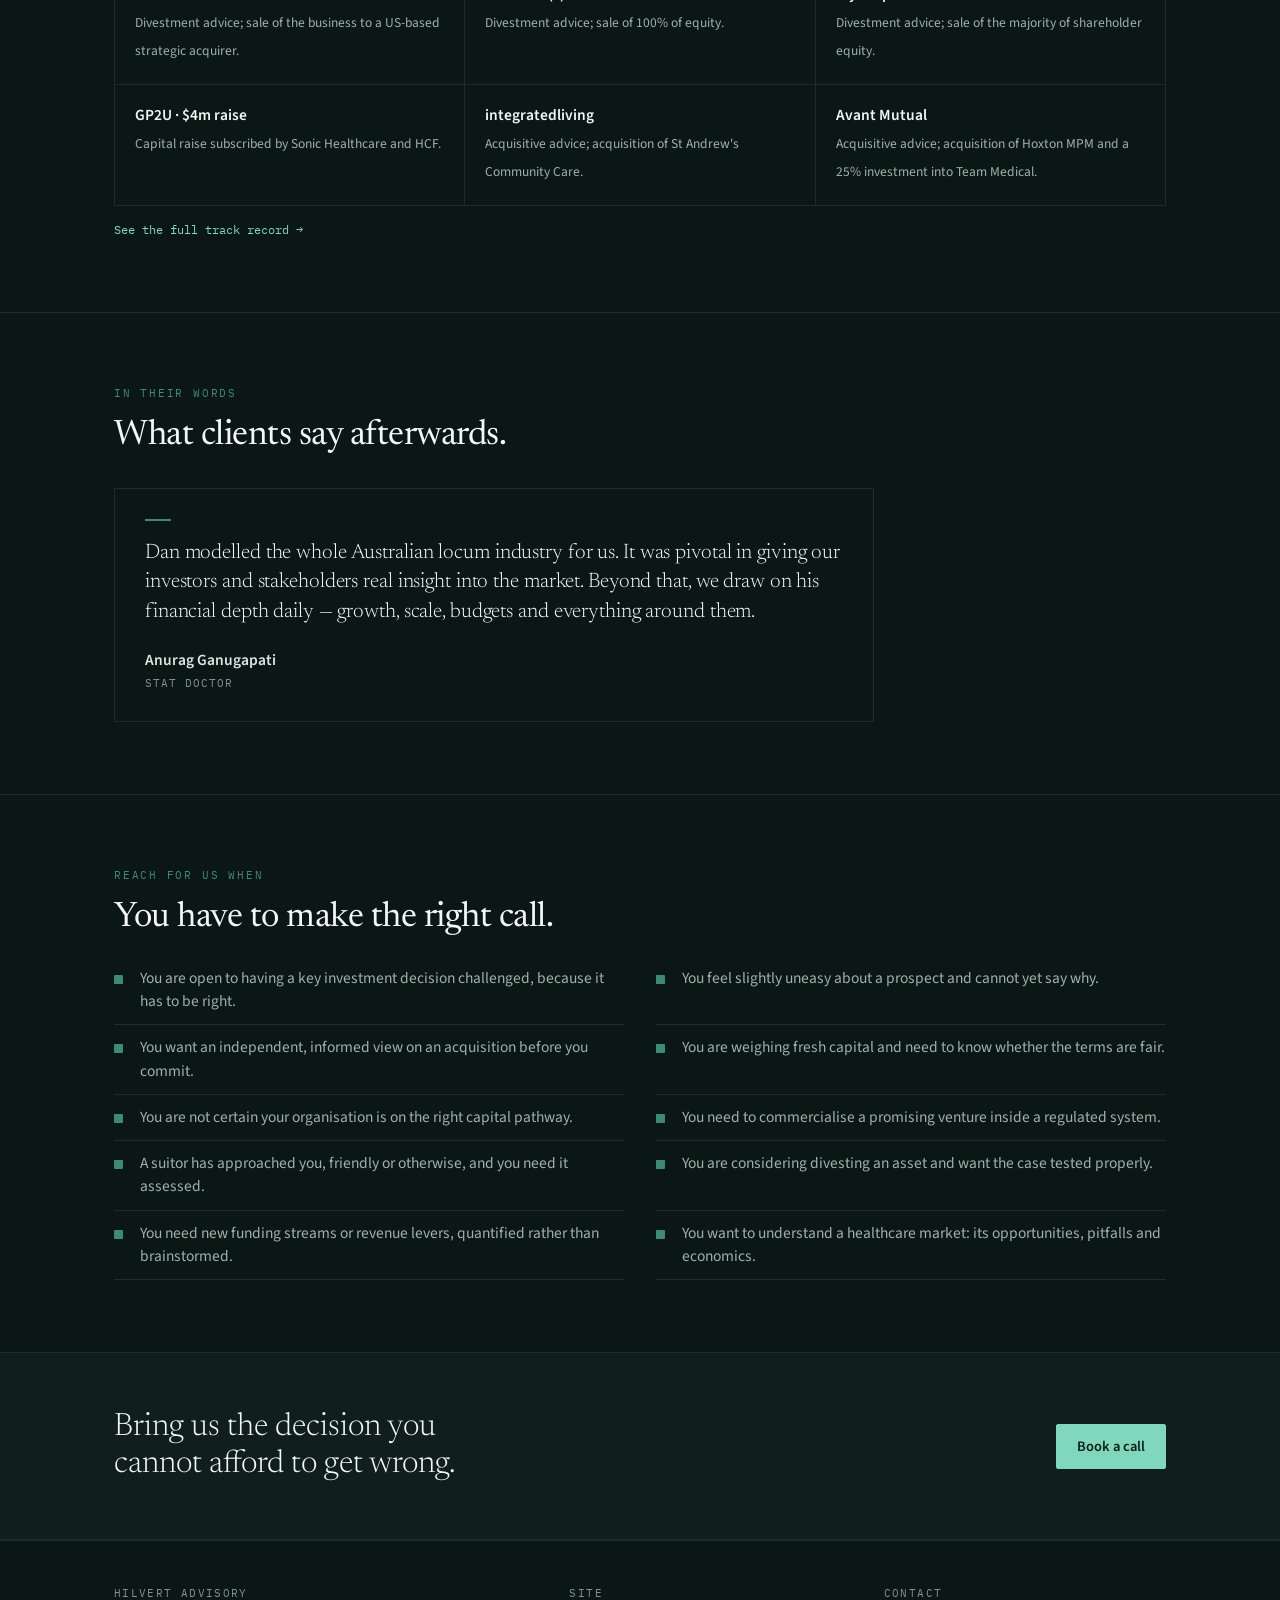
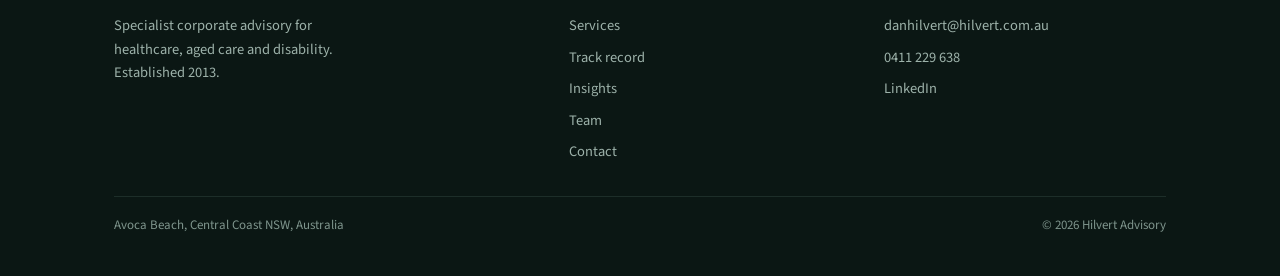
==== commit 1fcaa24b: "Remove the office landline 02 4321 6810 is gone from the contact page details list and from the foot" ====
--- a/index.html
+++ b/index.html
@@ -195,7 +195,6 @@
         <ul>
           <li><a href="mailto:danhilvert@hilvert.com.au">danhilvert@hilvert.com.au</a></li>
           <li><a href="tel:+61411229638">0411 229 638</a></li>
-          <li><a href="tel:+61243216810">02 4321 6810</a></li>
           <li><a href="https://www.linkedin.com/in/danhilvert/" rel="noopener">LinkedIn</a></li>
         </ul>
       </div>
